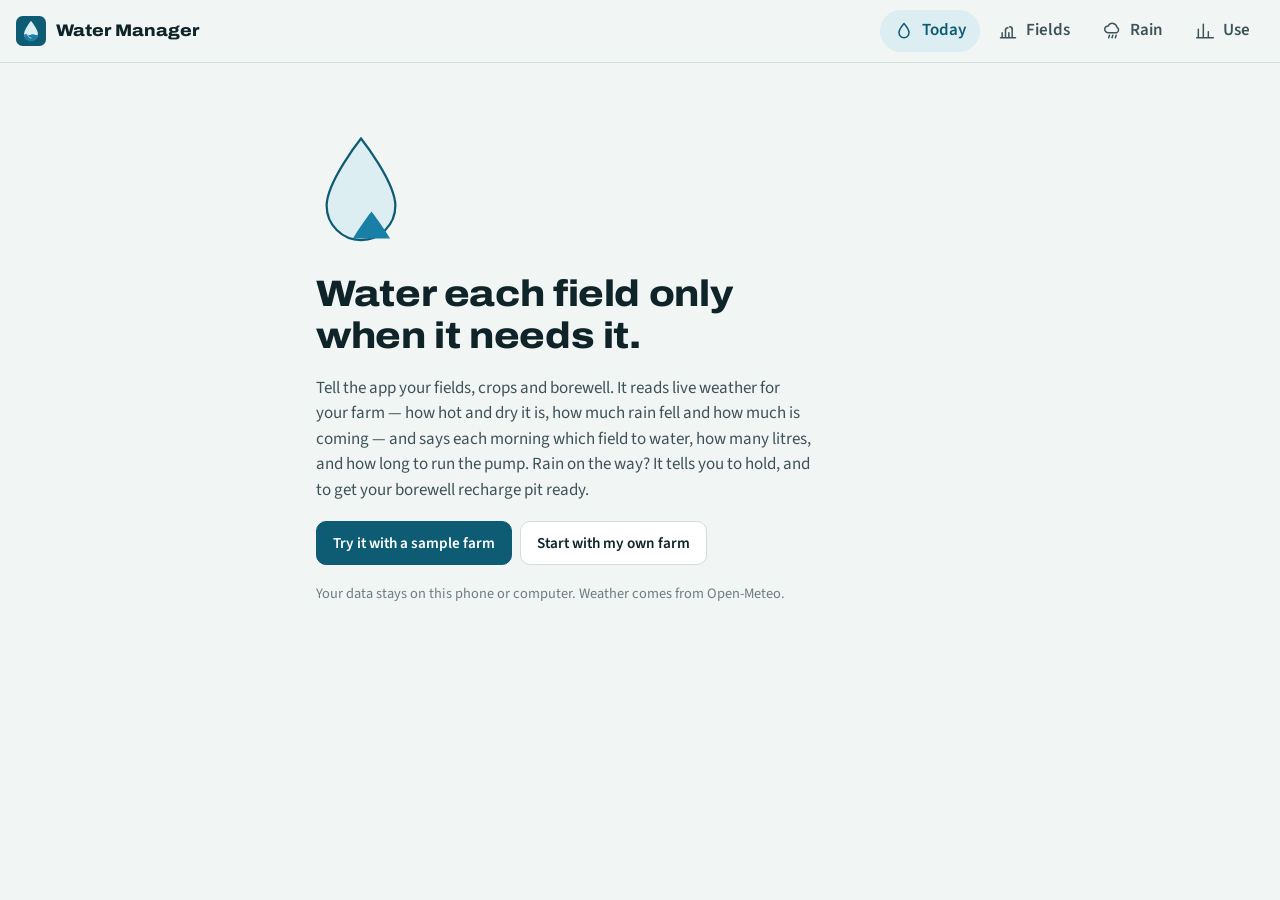
==== index.html @ 4b6114e0 "Water Manager: farm irrigation planner from live weather, pump timer, borewell recharge and rainwate" ====
<!doctype html>
<html lang="en">
<head>
<meta charset="utf-8">
<meta name="viewport" content="width=device-width, initial-scale=1, viewport-fit=cover">
<title>Water Manager</title>
<meta name="description" content="Farm irrigation planner: which field to water, how many litres and how long to run the pump, from live weather — plus borewell recharge and rainwater harvesting.">
<meta name="theme-color" content="#0D5C73" media="(prefers-color-scheme: light)">
<meta name="theme-color" content="#0B1A1F" media="(prefers-color-scheme: dark)">
<link rel="manifest" href="manifest.webmanifest">
<link rel="icon" href="icons/icon.svg" type="image/svg+xml">
<link rel="apple-touch-icon" href="icons/icon-192.png">
<meta name="apple-mobile-web-app-capable" content="yes">
<meta name="apple-mobile-web-app-title" content="Water">
<link rel="preconnect" href="https://fonts.googleapis.com">
<link rel="preconnect" href="https://fonts.gstatic.com" crossorigin>
<link rel="stylesheet" href="https://fonts.googleapis.com/css2?family=Archivo:wdth,wght@112,600;112,800&family=Source+Sans+3:wght@400;600&family=IBM+Plex+Mono:wght@500&display=swap">
<link rel="stylesheet" href="styles.css">
</head>
<body>
<header class="top">
  <a class="brand" href="#today" aria-label="Water Manager home">
    <img src="icons/icon.svg" alt="" width="30" height="30">
    <span>Water Manager</span>
  </a>
  <nav class="tabs" aria-label="Main">
    <a href="#today" data-tab="today"><svg viewBox="0 0 24 24" aria-hidden="true"><path d="M12 3s-6 7-6 11a6 6 0 0 0 12 0c0-4-6-11-6-11z"/></svg><span>Today</span></a>
    <a href="#fields" data-tab="fields"><svg viewBox="0 0 24 24" aria-hidden="true"><path d="M3 20h18M5 20v-6M9 20v-9M13 20v-6M17 20v-10"/><path d="M9 11c0-2 1.5-3 3-3M17 10c0-2-1.5-3-3-3"/></svg><span>Fields</span></a>
    <a href="#rain" data-tab="rain"><svg viewBox="0 0 24 24" aria-hidden="true"><path d="M7 14a4 4 0 0 1 .5-8 5.5 5.5 0 0 1 10.4 1.5A3.5 3.5 0 0 1 17.5 14z"/><path d="M9 17l-1 3M13 17l-1 3M17 17l-1 3"/></svg><span>Rain</span></a>
    <a href="#water" data-tab="water"><svg viewBox="0 0 24 24" aria-hidden="true"><path d="M4 20V10M10 20V4M16 20v-7M22 20H2"/></svg><span>Use</span></a>
  </nav>
</header>
<main id="view" tabindex="-1"></main>
<dialog id="dlg"></dialog>
<script type="module" src="app.js"></script>
</body>
</html>
---- styles.css ----
:root {
  --bg: #F1F5F4; --surface: #FFFFFF; --sunk: #E6EDEC; --line: #D3DEDC;
  --ink: #0F2429; --ink-2: #3D5359; --muted: #6A7F84;
  --primary: #0D5C73; --primary-ink: #FFFFFF; --primary-soft: #DCEEF2;
  --clay: #B8541F; --water: #1A7FA6; --sun: #E0A21B; --cloud: #FFFFFF;
  --good: #23784A; --good-soft: #E1F2E8; --warn: #A86A0C; --warn-soft: #FBEFD6;
  --crit: #B3322A; --crit-soft: #FBE3E0; --info: #2563A8; --info-soft: #E1ECF8;
  --soil: #D9C6A8; --soil-dark: #BFA27A; --sand: #EBDDB5; --gravel: #B9B1A3; --boulder: #6E675E; --casing: #5B6C72;
  --radius: 14px; --shadow: 0 1px 2px rgb(15 36 41 / .06), 0 4px 16px rgb(15 36 41 / .05);
  --font: "Source Sans 3", system-ui, sans-serif; --display: "Archivo", system-ui, sans-serif; --mono: "IBM Plex Mono", ui-monospace, monospace;
  color-scheme: light;
}
@media (prefers-color-scheme: dark) {
  :root:not([data-theme="light"]) {
    --bg: #0B1A1F; --surface: #12262C; --sunk: #0F2126; --line: #24404A;
    --ink: #E5F0F1; --ink-2: #B4C7CB; --muted: #8299A0;
    --primary: #4FB6D4; --primary-ink: #06222B; --primary-soft: #133844;
    --clay: #E8834F; --water: #5BC0E6; --cloud: #2A434B;
    --good: #5CC98C; --good-soft: #143224; --warn: #E9B04F; --warn-soft: #3A2C10; --crit: #F07A70; --crit-soft: #3D1916; --info: #7DB0EC; --info-soft: #152B45;
    --soil: #4A3E2E; --soil-dark: #5E4D36; --sand: #6D6146; --gravel: #5A554D; --boulder: #8C847A; --casing: #93A6AC;
    --shadow: none; color-scheme: dark;
  }
}
:root[data-theme="dark"] {
  --bg: #0B1A1F; --surface: #12262C; --sunk: #0F2126; --line: #24404A;
  --ink: #E5F0F1; --ink-2: #B4C7CB; --muted: #8299A0;
  --primary: #4FB6D4; --primary-ink: #06222B; --primary-soft: #133844;
  --clay: #E8834F; --water: #5BC0E6; --cloud: #2A434B;
  --good: #5CC98C; --good-soft: #143224; --warn: #E9B04F; --warn-soft: #3A2C10; --crit: #F07A70; --crit-soft: #3D1916; --info: #7DB0EC; --info-soft: #152B45;
  --shadow: none; color-scheme: dark;
}

* { box-sizing: border-box; }
html { -webkit-text-size-adjust: 100%; }
body { margin: 0; background: var(--bg); color: var(--ink); font: 17px/1.5 var(--font); padding-bottom: calc(76px + env(safe-area-inset-bottom)); }
h1, h2, h3 { font-family: var(--display); font-stretch: 112%; line-height: 1.15; margin: 0; letter-spacing: -0.01em; }
h1 { font-size: clamp(1.6rem, 4.5vw, 2.3rem); font-weight: 800; text-wrap: balance; }
h2 { font-size: 1.2rem; font-weight: 600; }
h3 { font-size: 1.02rem; font-weight: 600; }
p { margin: 0; }
a { color: var(--primary); }
small { color: var(--muted); font-size: .82rem; }
.mono, .amount b, .facts b, .meta { font-family: var(--mono); font-weight: 500; }

/* header + tabs */
.top { position: sticky; top: 0; z-index: 5; display: flex; align-items: center; gap: 24px; padding: 10px 16px; background: color-mix(in srgb, var(--bg) 88%, transparent); backdrop-filter: blur(10px); border-bottom: 1px solid var(--line); }
.brand { display: flex; gap: 10px; align-items: center; color: var(--ink); text-decoration: none; font: 800 1.05rem var(--display); font-stretch: 112%; }
.tabs { display: flex; gap: 4px; margin-left: auto; }
.tabs a { display: flex; gap: 8px; align-items: center; padding: 8px 14px; border-radius: 999px; color: var(--ink-2); text-decoration: none; font-weight: 600; }
.tabs a[aria-current] { background: var(--primary-soft); color: var(--primary); }
.tabs svg { width: 20px; height: 20px; fill: none; stroke: currentColor; stroke-width: 1.8; stroke-linecap: round; stroke-linejoin: round; }
@media (max-width: 720px) {
  .top { backdrop-filter: none; background: var(--bg); }
  .tabs { position: fixed; inset: auto 0 0 0; margin: 0; justify-content: space-around; padding: 6px 8px calc(6px + env(safe-area-inset-bottom)); background: var(--surface); border-top: 1px solid var(--line); }
  .tabs a { flex-direction: column; gap: 2px; padding: 6px 12px; font-size: .75rem; border-radius: 12px; }
}
@media (min-width: 721px) { body { padding-bottom: 40px; } }

.page { max-width: 980px; margin: 0 auto; padding: 24px 16px 40px; display: grid; gap: 18px; }
.page-head { display: grid; gap: 8px; }
.page-head.split { grid-template-columns: 1fr auto; align-items: start; gap: 16px; }
@media (max-width: 600px) { .page-head.split { grid-template-columns: 1fr; } }
.lede { color: var(--ink-2); max-width: 62ch; }
.eyebrow { color: var(--muted); font-size: .82rem; font-weight: 600; letter-spacing: .02em; }
.sec { margin-top: 14px; display: flex; gap: 10px; align-items: baseline; flex-wrap: wrap; }
.sec small { font: 400 .85rem var(--font); }
.fine { color: var(--muted); font-size: .9rem; }
.detail { color: var(--ink-2); font-size: .95rem; }
.back { text-decoration: none; font-weight: 600; }
.row { display: flex; gap: 8px; flex-wrap: wrap; align-items: center; }
.row.end { justify-content: flex-end; margin-top: 8px; }

/* buttons */
.btn { font: 600 .95rem var(--font); border: 1px solid var(--line); background: var(--surface); color: var(--ink); padding: 10px 16px; border-radius: 10px; cursor: pointer; display: inline-flex; align-items: center; gap: 6px; min-height: 44px; }
.btn:hover { border-color: var(--primary); }
.btn.primary { background: var(--primary); color: var(--primary-ink); border-color: var(--primary); }
.btn.primary:hover { filter: brightness(1.08); }
.btn.stop { background: var(--clay); border-color: var(--clay); color: #fff; }
.btn.ghost { background: transparent; }
.btn.sm { padding: 6px 12px; min-height: 38px; font-size: .88rem; }
.btn:disabled { opacity: .45; cursor: not-allowed; }
.btn.danger, .link.danger { color: var(--crit); }
.link { background: none; border: 0; color: var(--primary); font: inherit; font-weight: 600; cursor: pointer; padding: 0; text-decoration: underline; text-underline-offset: 3px; }
.icon-btn { background: none; border: 0; color: var(--muted); cursor: pointer; font-size: 1rem; padding: 8px; border-radius: 8px; }
.icon-btn:hover { background: var(--sunk); color: var(--crit); }
:focus-visible { outline: 3px solid var(--water); outline-offset: 2px; }

.place { display: flex; align-items: center; gap: 8px; border: 1px solid var(--line); background: var(--surface); border-radius: 999px; padding: 8px 14px; font: 600 .92rem var(--font); color: var(--ink); cursor: pointer; justify-self: start; }
.place svg { width: 18px; height: 18px; fill: none; stroke: var(--primary); stroke-width: 2; }
.place small { font-weight: 400; }

/* status pill (icon + label, never color alone) */
.pill { display: inline-flex; align-items: center; gap: 6px; padding: 3px 10px 3px 4px; border-radius: 999px; font-weight: 600; font-size: .88rem; width: fit-content; }
.pill b { display: grid; place-items: center; width: 20px; height: 20px; border-radius: 50%; color: #fff; font-size: .75rem; }
.pill.good { background: var(--good-soft); color: var(--good); } .pill.good b { background: var(--good); }
.pill.warn { background: var(--warn-soft); color: var(--warn); } .pill.warn b { background: var(--warn); }
.pill.crit { background: var(--crit-soft); color: var(--crit); } .pill.crit b { background: var(--crit); }
.pill.info { background: var(--info-soft); color: var(--info); } .pill.info b { background: var(--info); }
.pill.muted { background: var(--sunk); color: var(--muted); } .pill.muted b { background: var(--muted); }
:root[data-theme="dark"] .pill b { color: var(--bg); }
@media (prefers-color-scheme: dark) { :root:not([data-theme="light"]) .pill b { color: var(--bg); } }

/* weather strip */
.strip { list-style: none; margin: 0; padding: 0; display: grid; grid-template-columns: repeat(7, minmax(78px, 1fr)); gap: 8px; overflow-x: auto; scrollbar-width: none; }
.strip li { background: var(--surface); border: 1px solid var(--line); border-radius: 12px; padding: 10px 6px; display: grid; justify-items: center; gap: 2px; font-size: .85rem; }
.strip li.is-today { border-color: var(--primary); box-shadow: inset 0 0 0 1px var(--primary); }
.strip .d { font-weight: 600; } .strip .t { font-family: var(--mono); }
.strip .r { color: var(--water); font-weight: 600; } .strip .r.big { background: var(--info-soft); color: var(--info); border-radius: 6px; padding: 0 6px; }
.strip .e { color: var(--muted); font-size: .75rem; }

/* field cards */
.cards { display: grid; grid-template-columns: repeat(auto-fill, minmax(min(100%, 420px), 1fr)); gap: 14px; }
.card { position: relative; display: grid; grid-template-columns: 56px 1fr; gap: 16px; background: var(--surface); border: 1px solid var(--line); border-radius: var(--radius); padding: 16px; box-shadow: var(--shadow); }
.card.crit { border-left: 4px solid var(--crit); } .card.warn { border-left: 4px solid var(--warn); }
.card.info { border-left: 4px solid var(--info); } .card.good { border-left: 4px solid var(--good); }
.card-link { position: absolute; inset: 0; border-radius: inherit; }
.card .btn, .card .link { position: relative; z-index: 1; }
.card-body { display: grid; gap: 6px; align-content: start; }
.amount { font-size: .95rem; color: var(--ink-2); }
.amount b { color: var(--ink); }

.gauge { position: relative; width: 56px; height: 120px; border: 2px solid var(--line); border-radius: 10px 10px 14px 14px; overflow: hidden; background: var(--sunk); }
.gauge.empty { opacity: .4; }
.gauge .fill { position: absolute; inset: auto 0 0 0; background: linear-gradient(to top, var(--primary), var(--water)); transition: height .6s cubic-bezier(.2,.8,.2,1); }
.gauge .fill::before { content: ""; position: absolute; top: -5px; left: -50%; width: 200%; height: 10px; background: radial-gradient(circle at 25% 100%, transparent 5px, var(--water) 6px) 0 0 / 20px 10px repeat-x; opacity: .7; animation: wave 3s linear infinite; }
@keyframes wave { to { transform: translateX(20px); } }
.gauge .line { position: absolute; left: 0; right: 0; border-top: 2px dashed var(--clay); }
.gauge span { position: absolute; inset: 6px 0 auto; text-align: center; font: 500 .8rem var(--mono); color: var(--ink); text-shadow: 0 0 4px var(--surface); }
@media (prefers-reduced-motion: reduce) { .gauge .fill::before { animation: none; } .ripple { animation: none !important; } }

/* running pump */
.running { position: relative; overflow: hidden; display: grid; grid-template-columns: 1fr auto; align-items: center; gap: 12px; padding: 16px 18px; border-radius: var(--radius); background: var(--primary); color: var(--primary-ink); }
.running .eyebrow { color: inherit; opacity: .8; }
.running .bar { height: 6px; background: rgb(255 255 255 / .25); border-radius: 3px; margin-top: 8px; overflow: hidden; }
.running .bar span { display: block; height: 100%; background: currentColor; border-radius: 3px; transition: width 1s linear; }
.running > div:not(.ripple) { position: relative; }
.running .btn { position: relative; }
.ripple { position: absolute; right: -60px; top: -60px; width: 200px; height: 200px; border-radius: 50%; border: 2px solid rgb(255 255 255 / .3); animation: ripple 2.4s ease-out infinite; }
@keyframes ripple { from { transform: scale(.4); opacity: 1; } to { transform: scale(1.4); opacity: 0; } }

.rain-alert { display: flex; gap: 14px; align-items: center; padding: 14px 16px; background: var(--info-soft); color: var(--ink); border: 1px solid color-mix(in srgb, var(--info) 30%, transparent); border-radius: var(--radius); text-decoration: none; }
.rain-alert svg { width: 34px; height: 34px; flex: none; fill: none; stroke: var(--info); stroke-width: 1.8; stroke-linecap: round; }
.rain-alert div { display: grid; gap: 2px; } .rain-alert span { color: var(--ink-2); font-size: .92rem; }

/* facts */
.facts { display: grid; grid-template-columns: repeat(auto-fit, minmax(160px, 1fr)); gap: 10px; }
.facts > div { background: var(--surface); border: 1px solid var(--line); border-radius: 12px; padding: 12px 14px; display: grid; gap: 2px; }
.facts span { color: var(--muted); font-size: .82rem; } .facts b { font-size: 1.25rem; }

/* lists */
.list { list-style: none; margin: 0; padding: 0; background: var(--surface); border: 1px solid var(--line); border-radius: var(--radius); }
.list li { display: flex; align-items: center; gap: 8px; border-top: 1px solid var(--line); }
.list li:first-child { border-top: 0; }
.list li > a, .list li > .rowbtn { flex: 1; display: flex; justify-content: space-between; align-items: center; gap: 12px; padding: 14px 16px; color: inherit; text-decoration: none; background: none; border: 0; font: inherit; text-align: left; cursor: pointer; }
.list li > a:hover, .list .rowbtn:hover { background: var(--sunk); }
.list.compact li { padding: 10px 8px 10px 16px; } .list.compact li > div { flex: 1; }
.list p { color: var(--ink-2); font-size: .9rem; }
.meta { color: var(--muted); font-size: .85rem; white-space: nowrap; }
.empty { padding: 28px; text-align: center; border: 2px dashed var(--line); border-radius: var(--radius); display: grid; gap: 12px; justify-items: center; color: var(--ink-2); }
.notice { background: var(--warn-soft); padding: 10px 14px; border-radius: 10px; }

/* chart */
.chart { position: relative; margin: 0; background: var(--surface); border: 1px solid var(--line); border-radius: var(--radius); padding: 14px 10px 10px; }
.chart svg { display: block; width: 100%; height: auto; overflow: visible; touch-action: pan-y; }
.chart .grid { stroke: var(--line); stroke-width: 1; }
.chart .ax { fill: var(--muted); font: 11px var(--font); }
.chart .zone { fill: var(--warn-soft); }
.chart .zone-label { fill: var(--warn); font-weight: 600; }
.chart .thr { fill: none; stroke: var(--clay); stroke-width: 1.5; stroke-dasharray: 5 4; }
.chart .now { stroke: var(--ink-2); stroke-dasharray: 2 3; }
.chart .ln { fill: none; stroke: var(--primary); stroke-width: 2.5; stroke-linejoin: round; stroke-linecap: round; }
.chart .ln.fut { stroke-dasharray: 6 5; opacity: .7; }
.chart .dot { fill: var(--primary); stroke: var(--surface); stroke-width: 2; }
.chart .cross { stroke: var(--muted); stroke-width: 1; }
.chart .bars { margin-top: 4px; }
.b-rain { fill: var(--water); } .b-water { fill: var(--clay); }
.legend { display: flex; flex-wrap: wrap; gap: 14px; font-size: .82rem; color: var(--ink-2); padding: 8px 6px 0; }
.legend span { display: flex; align-items: center; gap: 6px; }
.legend i { display: inline-block; width: 16px; height: 10px; border-radius: 2px; }
.k-ln { background: var(--primary); height: 3px !important; } .k-thr { border-top: 2px dashed var(--clay); height: 0 !important; }
.k-rain { background: var(--water); } .k-water { background: var(--clay); }
.tip { position: absolute; pointer-events: none; background: var(--ink); color: var(--bg); border-radius: 8px; padding: 8px 10px; font-size: .82rem; display: grid; gap: 1px; min-width: 130px; transform: translateY(-50%); }

/* use */
.daybars { margin: 0; display: grid; grid-template-columns: repeat(30, 1fr); gap: 3px; height: 140px; align-items: end; background: var(--surface); border: 1px solid var(--line); border-radius: var(--radius); padding: 14px 14px 30px; position: relative; }
.db { height: 100%; display: flex; align-items: end; }
.db span { display: block; width: 100%; background: var(--primary); border-radius: 3px 3px 0 0; min-height: 0; }
.db:hover span { background: var(--water); }
.daybars figcaption { position: absolute; inset: auto 14px 6px; display: flex; justify-content: space-between; font-size: .75rem; color: var(--muted); }
.tank { display: grid; gap: 6px; }
.tank-bar { height: 14px; background: var(--sunk); border-radius: 7px; overflow: hidden; border: 1px solid var(--line); }
.tank-bar span { display: block; height: 100%; background: linear-gradient(90deg, var(--primary), var(--water)); }

/* rain */
.callout { background: var(--surface); border: 1px solid var(--line); border-radius: var(--radius); padding: 18px; display: grid; gap: 10px; }
.callout.rain { background: var(--info-soft); border-color: color-mix(in srgb, var(--info) 35%, transparent); }
.callout h3 { margin-top: 6px; }
.rain-days { margin: 0; padding-left: 18px; display: grid; gap: 4px; }
.rain-days span { color: var(--ink-2); font-size: .9rem; display: block; }
.steps { margin: 0; padding-left: 22px; display: grid; gap: 6px; color: var(--ink-2); }
.steps li::marker { color: var(--primary); font-weight: 700; }
.group { color: var(--primary); margin-top: 6px; font-size: .95rem; text-transform: uppercase; letter-spacing: .05em; }
.methods { display: grid; gap: 8px; }
.method { background: var(--surface); border: 1px solid var(--line); border-radius: 12px; padding: 0 16px; }
.method[open] { padding-bottom: 16px; }
.method summary { cursor: pointer; padding: 14px 0; display: grid; gap: 2px; list-style: none; }
.method summary::-webkit-details-marker { display: none; }
.method summary span { font-weight: 600; display: flex; justify-content: space-between; }
.method summary span::after { content: "+"; color: var(--primary); font: 600 1.2rem var(--mono); }
.method[open] summary span::after { content: "–"; }
.method > * + * { margin-top: 10px; }
.care { font-size: .92rem; }
.uses { display: grid; grid-template-columns: repeat(auto-fill, minmax(220px, 1fr)); gap: 10px; }
.uses > div { background: var(--surface); border: 1px solid var(--line); border-radius: 12px; padding: 14px; display: grid; gap: 4px; }
.uses p { color: var(--ink-2); font-size: .92rem; }
.big-number { font-size: 1.05rem; } .big-number b { font: 500 1.4rem var(--mono); color: var(--primary); }
.inline { display: flex; align-items: center; gap: 8px; color: var(--ink-2); }
.inline input { width: 90px; }
.pit { margin: 0; } .pit svg { width: 100%; max-width: 520px; height: auto; display: block; }
.svg-label { font: 600 11px var(--font); fill: var(--ink); } .svg-label.on-dark { fill: #fff; }

/* welcome */
.welcome { min-height: 70vh; align-content: center; justify-items: start; max-width: 680px; }
.hero-drop svg { width: 90px; height: 112px; }
.hero-drop path:first-child { fill: var(--primary-soft); stroke: var(--primary); stroke-width: 3; }
.hero-drop .wave { fill: var(--water); clip-path: path("M60 6C60 6 14 64 14 96a46 46 0 0 0 92 0C106 64 60 6 60 6z"); animation: wave 3s ease-in-out infinite alternate; }

/* dialog + forms */
dialog { border: 0; border-radius: 18px; padding: 0; width: min(560px, calc(100vw - 24px)); background: var(--surface); color: var(--ink); box-shadow: 0 20px 60px rgb(0 0 0 / .25); }
dialog::backdrop { background: rgb(10 25 30 / .45); }
.dlg-form { padding: 20px; display: grid; gap: 12px; }
label { display: grid; gap: 4px; font-weight: 600; font-size: .9rem; }
label small { font-weight: 400; }
input, select { font: 400 1rem var(--font); padding: 10px 12px; border: 1px solid var(--line); border-radius: 10px; background: var(--bg); color: var(--ink); min-height: 44px; width: 100%; }
.two { display: grid; grid-template-columns: 1fr 1fr; gap: 12px; }
@media (max-width: 480px) { .two { grid-template-columns: 1fr; } }
.choices { border: 0; padding: 0; margin: 0; display: grid; gap: 8px; }
.choices label { grid-template-columns: auto 1fr; column-gap: 10px; align-items: center; padding: 12px; border: 1px solid var(--line); border-radius: 10px; cursor: pointer; }
.choices input { width: auto; min-height: 0; grid-row: span 2; }
.choices span { font-weight: 400; color: var(--ink-2); grid-column: 2; }
.choices label:has(input:checked) { border-color: var(--primary); background: var(--primary-soft); }
.results { list-style: none; margin: 0; padding: 0; display: grid; gap: 4px; max-height: 260px; overflow: auto; }
.results button { width: 100%; text-align: left; background: var(--bg); border: 1px solid var(--line); border-radius: 10px; padding: 10px 12px; font: inherit; color: inherit; cursor: pointer; }
.results button:hover { border-color: var(--primary); }

.toast { position: fixed; left: 50%; bottom: calc(90px + env(safe-area-inset-bottom)); transform: translate(-50%, 20px); opacity: 0; pointer-events: none; background: var(--ink); color: var(--bg); padding: 10px 16px; border-radius: 12px; display: flex; gap: 14px; align-items: center; transition: .25s; z-index: 20; max-width: calc(100vw - 32px); }
.toast.show { opacity: 1; transform: translate(-50%, 0); pointer-events: auto; }
.toast .link { color: var(--bg); }
@media (min-width: 721px) { .toast { bottom: 24px; } }
.tip[hidden] { display: none; }
.facts b.word { font-family: var(--display); font-weight: 600; font-stretch: 112%; }
.chart .hover[hidden] { display: none; }
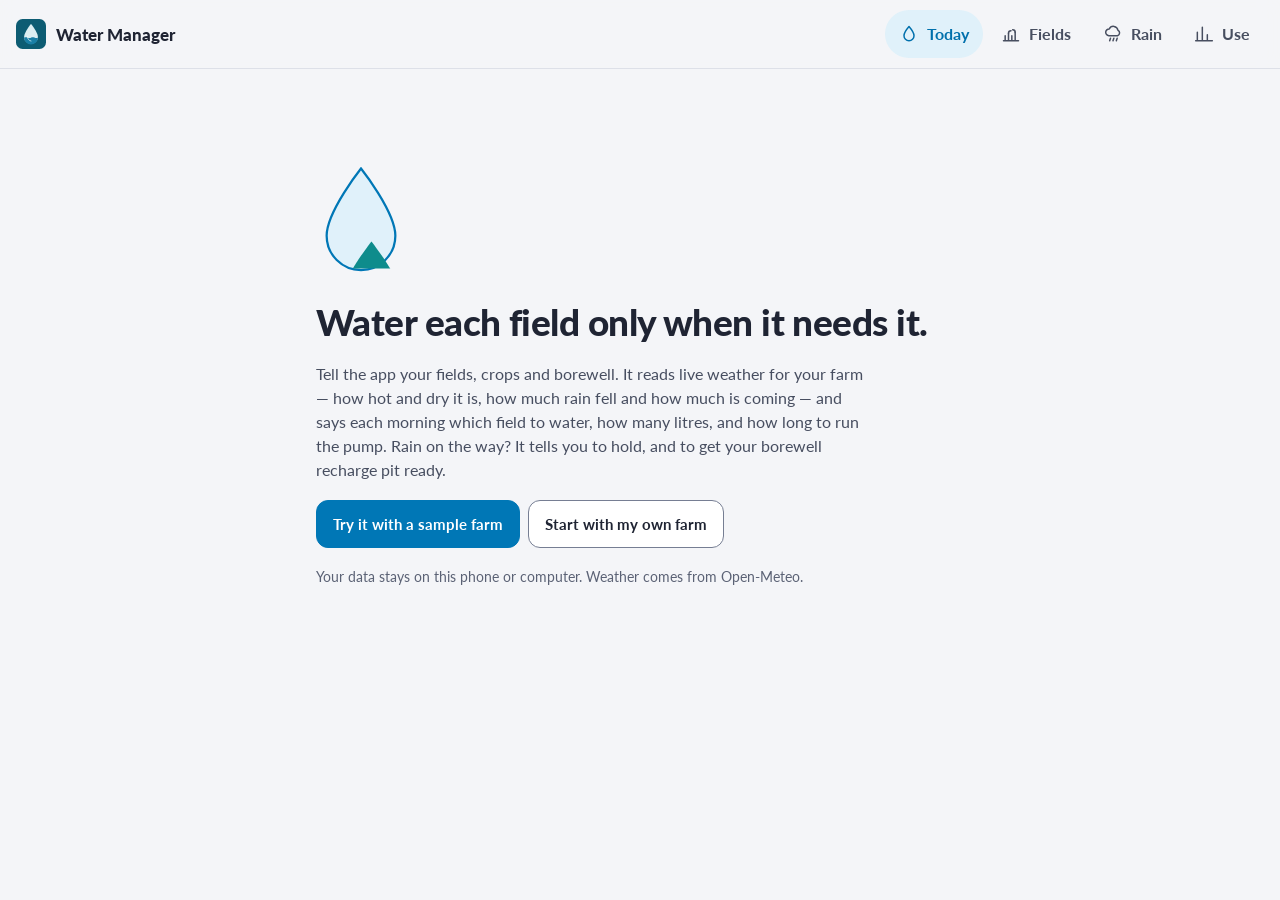
==== commit 1e2ff9fa: "Apply Kolam design system Link kolam/tokens.css before the app styles and alias the app's colour, ra" ====
--- a/index.html
+++ b/index.html
@@ -5,8 +5,8 @@
 <meta name="viewport" content="width=device-width, initial-scale=1, viewport-fit=cover">
 <title>Water Manager</title>
 <meta name="description" content="Farm irrigation planner: which field to water, how many litres and how long to run the pump, from live weather — plus borewell recharge and rainwater harvesting.">
-<meta name="theme-color" content="#0D5C73" media="(prefers-color-scheme: light)">
-<meta name="theme-color" content="#0B1A1F" media="(prefers-color-scheme: dark)">
+<meta name="theme-color" content="#0077B6" media="(prefers-color-scheme: light)">
+<meta name="theme-color" content="#10131B" media="(prefers-color-scheme: dark)">
 <link rel="manifest" href="manifest.webmanifest">
 <link rel="icon" href="icons/icon.svg" type="image/svg+xml">
 <link rel="apple-touch-icon" href="icons/icon-192.png">
@@ -14,7 +14,8 @@
 <meta name="apple-mobile-web-app-title" content="Water">
 <link rel="preconnect" href="https://fonts.googleapis.com">
 <link rel="preconnect" href="https://fonts.gstatic.com" crossorigin>
-<link rel="stylesheet" href="https://fonts.googleapis.com/css2?family=Archivo:wdth,wght@112,600;112,800&family=Source+Sans+3:wght@400;600&family=IBM+Plex+Mono:wght@500&display=swap">
+<link rel="stylesheet" href="https://fonts.googleapis.com/css2?family=Lato:ital,wght@0,400;0,700;0,900;1,400&family=JetBrains+Mono:wght@400;500&display=swap">
+<link rel="stylesheet" href="kolam/tokens.css">
 <link rel="stylesheet" href="styles.css">
 </head>
 <body>
--- a/kolam/tokens.css
+++ b/kolam/tokens.css
@@ -0,0 +1,271 @@
+/* Kolam tokens — light, dark, high-contrast. Generated from tokens.json */
+:root, [data-theme="light"] {
+  color-scheme: light;
+  --bg: #f4f5f8;
+  --surface: #ffffff;
+  --surface-sunken: #eaecf1;
+  --surface-raised: #ffffff;
+  --line: #dde0e8;
+  --line-strong: #767e93;
+  --ink: #1f2433;
+  --ink-2: #474e60;
+  --ink-muted: #5b6275;
+  --sidebar: #1f2433;
+  --on-sidebar: #f4f5f8;
+  --primary: #0077b6;
+  --primary-hover: #006aa2;
+  --on-primary: #ffffff;
+  --primary-soft: #e0f1fa;
+  --primary-text: #0070ac;
+  --secondary: #0e8c8c;
+  --secondary-strong: #0d8080;
+  --secondary-hover: #0b6b6b;
+  --on-secondary: #ffffff;
+  --secondary-soft: #e3f4f4;
+  --secondary-text: #0c7777;
+  --accent: #d63384;
+  --accent-hover: #bf2672;
+  --on-accent: #ffffff;
+  --accent-soft: #fbe7f1;
+  --accent-text: #c52876;
+  --success: #0b7a55;
+  --success-soft: #dcf2e8;
+  --warning: #8c5300;
+  --warning-soft: #fcefd3;
+  --danger: #b5360b;
+  --danger-soft: #fbe5dc;
+  --on-danger: #ffffff;
+  --info: #0c7777;
+  --info-soft: #e3f4f4;
+  --focus: #1d4ed8;
+  --scrim: #1f243399;
+  --shadow-1: 0 1px 2px #1f24330f, 0 1px 1px #1f24330a;
+  --shadow-2: 0 4px 12px #1f243314, 0 2px 4px #1f24330d;
+  --shadow-3: 0 16px 40px #1f243326, 0 4px 12px #1f243314;
+}
+@media (prefers-color-scheme: dark) {
+  :root:not([data-theme="light"]):not([data-theme="contrast"]) {
+    color-scheme: dark;
+    --bg: #10131b;
+    --surface: #171b26;
+    --surface-sunken: #0b0d13;
+    --surface-raised: #1f2433;
+    --line: #2a3040;
+    --line-strong: #6f7891;
+    --ink: #eceef4;
+    --ink-2: #b4bacb;
+    --ink-muted: #9097aa;
+    --sidebar: #0b0d13;
+    --on-sidebar: #eceef4;
+    --primary: #4fb3e8;
+    --primary-hover: #7cc7f0;
+    --on-primary: #04223a;
+    --primary-soft: #0b2b40;
+    --primary-text: #7cc7f0;
+    --secondary: #3cc4c4;
+    --secondary-strong: #3cc4c4;
+    --secondary-hover: #6fd8d8;
+    --on-secondary: #032a2a;
+    --secondary-soft: #0b3232;
+    --secondary-text: #6fd8d8;
+    --accent: #f06aaa;
+    --accent-hover: #f594c2;
+    --on-accent: #2a0716;
+    --accent-soft: #3d1029;
+    --accent-text: #f59ac5;
+    --success: #4cc79a;
+    --success-soft: #0e3326;
+    --warning: #f2b44a;
+    --warning-soft: #3a2a0c;
+    --danger: #ff8a63;
+    --danger-soft: #42190d;
+    --on-danger: #2a0a00;
+    --info: #6fd8d8;
+    --info-soft: #0b3232;
+    --focus: #9cbcff;
+    --scrim: #000000b3;
+    --shadow-1: 0 1px 2px #00000066;
+    --shadow-2: 0 6px 16px #00000080;
+    --shadow-3: 0 20px 48px #000000a6;
+  }
+}
+[data-theme="dark"] {
+  color-scheme: dark;
+  --bg: #10131b;
+  --surface: #171b26;
+  --surface-sunken: #0b0d13;
+  --surface-raised: #1f2433;
+  --line: #2a3040;
+  --line-strong: #6f7891;
+  --ink: #eceef4;
+  --ink-2: #b4bacb;
+  --ink-muted: #9097aa;
+  --sidebar: #0b0d13;
+  --on-sidebar: #eceef4;
+  --primary: #4fb3e8;
+  --primary-hover: #7cc7f0;
+  --on-primary: #04223a;
+  --primary-soft: #0b2b40;
+  --primary-text: #7cc7f0;
+  --secondary: #3cc4c4;
+  --secondary-strong: #3cc4c4;
+  --secondary-hover: #6fd8d8;
+  --on-secondary: #032a2a;
+  --secondary-soft: #0b3232;
+  --secondary-text: #6fd8d8;
+  --accent: #f06aaa;
+  --accent-hover: #f594c2;
+  --on-accent: #2a0716;
+  --accent-soft: #3d1029;
+  --accent-text: #f59ac5;
+  --success: #4cc79a;
+  --success-soft: #0e3326;
+  --warning: #f2b44a;
+  --warning-soft: #3a2a0c;
+  --danger: #ff8a63;
+  --danger-soft: #42190d;
+  --on-danger: #2a0a00;
+  --info: #6fd8d8;
+  --info-soft: #0b3232;
+  --focus: #9cbcff;
+  --scrim: #000000b3;
+  --shadow-1: 0 1px 2px #00000066;
+  --shadow-2: 0 6px 16px #00000080;
+  --shadow-3: 0 20px 48px #000000a6;
+}
+@media (prefers-contrast: more) {
+  :root:not([data-theme]) {
+    --bg: #ffffff;
+    --surface: #ffffff;
+    --surface-sunken: #f0f1f4;
+    --surface-raised: #ffffff;
+    --line: #595959;
+    --line-strong: #000000;
+    --ink: #000000;
+    --ink-2: #1a1a1a;
+    --ink-muted: #333333;
+    --sidebar: #000000;
+    --on-sidebar: #ffffff;
+    --primary: #005480;
+    --primary-hover: #003f60;
+    --on-primary: #ffffff;
+    --primary-soft: #e0f1fa;
+    --primary-text: #005480;
+    --secondary: #095959;
+    --secondary-strong: #095959;
+    --secondary-hover: #064545;
+    --on-secondary: #ffffff;
+    --secondary-soft: #e3f4f4;
+    --secondary-text: #095959;
+    --accent: #921d58;
+    --accent-hover: #73164a;
+    --on-accent: #ffffff;
+    --accent-soft: #fbe7f1;
+    --accent-text: #921d58;
+    --success: #00533a;
+    --success-soft: #dcf2e8;
+    --warning: #5c3b00;
+    --warning-soft: #fcefd3;
+    --danger: #8a2400;
+    --danger-soft: #fbe5dc;
+    --on-danger: #ffffff;
+    --info: #095959;
+    --info-soft: #e3f4f4;
+    --focus: #0033cc;
+    --scrim: #000000b3;
+    --shadow-1: none;
+    --shadow-2: 0 0 0 2px #000000;
+    --shadow-3: 0 0 0 3px #000000;
+  }
+}
+[data-theme="contrast"] {
+  color-scheme: light;
+  --bg: #ffffff;
+  --surface: #ffffff;
+  --surface-sunken: #f0f1f4;
+  --surface-raised: #ffffff;
+  --line: #595959;
+  --line-strong: #000000;
+  --ink: #000000;
+  --ink-2: #1a1a1a;
+  --ink-muted: #333333;
+  --sidebar: #000000;
+  --on-sidebar: #ffffff;
+  --primary: #005480;
+  --primary-hover: #003f60;
+  --on-primary: #ffffff;
+  --primary-soft: #e0f1fa;
+  --primary-text: #005480;
+  --secondary: #095959;
+  --secondary-strong: #095959;
+  --secondary-hover: #064545;
+  --on-secondary: #ffffff;
+  --secondary-soft: #e3f4f4;
+  --secondary-text: #095959;
+  --accent: #921d58;
+  --accent-hover: #73164a;
+  --on-accent: #ffffff;
+  --accent-soft: #fbe7f1;
+  --accent-text: #921d58;
+  --success: #00533a;
+  --success-soft: #dcf2e8;
+  --warning: #5c3b00;
+  --warning-soft: #fcefd3;
+  --danger: #8a2400;
+  --danger-soft: #fbe5dc;
+  --on-danger: #ffffff;
+  --info: #095959;
+  --info-soft: #e3f4f4;
+  --focus: #0033cc;
+  --scrim: #000000b3;
+  --shadow-1: none;
+  --shadow-2: 0 0 0 2px #000000;
+  --shadow-3: 0 0 0 3px #000000;
+}
+:root {
+  --space-0: 0px;
+  --space-1: 4px;
+  --space-2: 8px;
+  --space-4: 16px;
+  --space-6: 24px;
+  --space-8: 32px;
+  --space-10: 40px;
+  --space-12: 48px;
+  --space-16: 64px;
+  --space-20: 80px;
+  --space-24: 96px;
+  --radius-xs: 4px;
+  --radius-sm: 8px;
+  --radius-md: 12px;
+  --radius-lg: 16px;
+  --radius-xl: 24px;
+  --radius-pill: 999px;
+  --size-control-sm: 32px;
+  --size-control-md: 48px;
+  --size-control-lg: 56px;
+  --size-target-min: 48px;
+  --size-icon-sm: 16px;
+  --size-icon-md: 24px;
+  --size-icon-lg: 32px;
+  --size-measure: 68ch;
+  --border-hairline: 1px;
+  --border-control: 1.5px;
+  --border-focus: 2px;
+  --duration-fast: 120ms;
+  --duration-base: 200ms;
+  --duration-slow: 320ms;
+  --font-display: Lato, "Noto Sans Tamil", ui-sans-serif, system-ui, -apple-system, "Segoe UI", sans-serif;
+  --font-sans: Lato, "Noto Sans Tamil", ui-sans-serif, system-ui, -apple-system, "Segoe UI", sans-serif;
+  --font-mono: "JetBrains Mono", ui-monospace, SFMono-Regular, Menlo, monospace;
+}
+.display-xl { font-family: var(--font-display); font-size: 48px; line-height: 56px; font-weight: 900; letter-spacing: -0.02em; }
+.display-lg { font-family: var(--font-display); font-size: 36px; line-height: 40px; font-weight: 900; letter-spacing: -0.015em; }
+.heading-1 { font-family: var(--font-display); font-size: 28px; line-height: 36px; font-weight: 700; letter-spacing: -0.01em; }
+.heading-2 { font-family: var(--font-display); font-size: 22px; line-height: 28px; font-weight: 700; }
+.heading-3 { font-family: var(--font-display); font-size: 18px; line-height: 24px; font-weight: 700; }
+.body-lg { font-family: var(--font-sans); font-size: 18px; line-height: 28px; font-weight: 400; }
+.body { font-family: var(--font-sans); font-size: 16px; line-height: 24px; font-weight: 400; }
+.body-sm { font-family: var(--font-sans); font-size: 14px; line-height: 20px; font-weight: 400; }
+.label { font-family: var(--font-sans); font-size: 14px; line-height: 20px; font-weight: 700; }
+.caption { font-family: var(--font-sans); font-size: 12px; line-height: 16px; font-weight: 700; letter-spacing: 0.03em; }
+.mono { font-family: var(--font-mono); font-size: 14px; line-height: 20px; font-weight: 400; }
--- a/styles.css
+++ b/styles.css
@@ -1,58 +1,52 @@
+/* Kolam design system: colours, spacing, radii and fonts come from kolam/tokens.css (loaded first).
+   Only app aliases and app-specific pictorial colours are defined here. */
 :root {
-  --bg: #F1F5F4; --surface: #FFFFFF; --sunk: #E6EDEC; --line: #D3DEDC;
-  --ink: #0F2429; --ink-2: #3D5359; --muted: #6A7F84;
-  --primary: #0D5C73; --primary-ink: #FFFFFF; --primary-soft: #DCEEF2;
-  --clay: #B8541F; --water: #1A7FA6; --sun: #E0A21B; --cloud: #FFFFFF;
-  --good: #23784A; --good-soft: #E1F2E8; --warn: #A86A0C; --warn-soft: #FBEFD6;
-  --crit: #B3322A; --crit-soft: #FBE3E0; --info: #2563A8; --info-soft: #E1ECF8;
+  /* aliases onto Kolam tokens */
+  --sunk: var(--surface-sunken); --muted: var(--ink-muted); --primary-ink: var(--on-primary);
+  --clay: var(--accent); --on-clay: var(--on-accent);
+  --water: var(--secondary); --water-text: var(--secondary-text);
+  --cloud: var(--surface-raised);
+  --good: var(--success); --good-soft: var(--success-soft);
+  --warn: var(--warning); --warn-soft: var(--warning-soft);
+  --crit: var(--danger); --crit-soft: var(--danger-soft);
+  --radius: var(--radius-lg); --shadow: var(--shadow-1);
+  --font: var(--font-sans); --display: var(--font-display); --mono: var(--font-mono);
+  /* app-specific pictorial colours (weather icon + soak-pit cross-section) */
+  --sun: #E0A21B;
   --soil: #D9C6A8; --soil-dark: #BFA27A; --sand: #EBDDB5; --gravel: #B9B1A3; --boulder: #6E675E; --casing: #5B6C72;
-  --radius: 14px; --shadow: 0 1px 2px rgb(15 36 41 / .06), 0 4px 16px rgb(15 36 41 / .05);
-  --font: "Source Sans 3", system-ui, sans-serif; --display: "Archivo", system-ui, sans-serif; --mono: "IBM Plex Mono", ui-monospace, monospace;
-  color-scheme: light;
 }
 @media (prefers-color-scheme: dark) {
-  :root:not([data-theme="light"]) {
-    --bg: #0B1A1F; --surface: #12262C; --sunk: #0F2126; --line: #24404A;
-    --ink: #E5F0F1; --ink-2: #B4C7CB; --muted: #8299A0;
-    --primary: #4FB6D4; --primary-ink: #06222B; --primary-soft: #133844;
-    --clay: #E8834F; --water: #5BC0E6; --cloud: #2A434B;
-    --good: #5CC98C; --good-soft: #143224; --warn: #E9B04F; --warn-soft: #3A2C10; --crit: #F07A70; --crit-soft: #3D1916; --info: #7DB0EC; --info-soft: #152B45;
-    --soil: #4A3E2E; --soil-dark: #5E4D36; --sand: #6D6146; --gravel: #5A554D; --boulder: #8C847A; --casing: #93A6AC;
-    --shadow: none; color-scheme: dark;
+  :root:not([data-theme="light"]):not([data-theme="contrast"]) {
+    --soil: #4A3E2E; --soil-dark: #5E4D36; --sand: #6D6146; --gravel: #5A554D; --boulder: #3F3B36; --casing: #93A6AC;
   }
 }
 :root[data-theme="dark"] {
-  --bg: #0B1A1F; --surface: #12262C; --sunk: #0F2126; --line: #24404A;
-  --ink: #E5F0F1; --ink-2: #B4C7CB; --muted: #8299A0;
-  --primary: #4FB6D4; --primary-ink: #06222B; --primary-soft: #133844;
-  --clay: #E8834F; --water: #5BC0E6; --cloud: #2A434B;
-  --good: #5CC98C; --good-soft: #143224; --warn: #E9B04F; --warn-soft: #3A2C10; --crit: #F07A70; --crit-soft: #3D1916; --info: #7DB0EC; --info-soft: #152B45;
-  --shadow: none; color-scheme: dark;
+  --soil: #4A3E2E; --soil-dark: #5E4D36; --sand: #6D6146; --gravel: #5A554D; --boulder: #3F3B36; --casing: #93A6AC;
 }
 
 * { box-sizing: border-box; }
 html { -webkit-text-size-adjust: 100%; }
-body { margin: 0; background: var(--bg); color: var(--ink); font: 17px/1.5 var(--font); padding-bottom: calc(76px + env(safe-area-inset-bottom)); }
-h1, h2, h3 { font-family: var(--display); font-stretch: 112%; line-height: 1.15; margin: 0; letter-spacing: -0.01em; }
-h1 { font-size: clamp(1.6rem, 4.5vw, 2.3rem); font-weight: 800; text-wrap: balance; }
-h2 { font-size: 1.2rem; font-weight: 600; }
-h3 { font-size: 1.02rem; font-weight: 600; }
+body { margin: 0; background: var(--bg); color: var(--ink); font: 16px/1.5 var(--font); padding-bottom: calc(76px + env(safe-area-inset-bottom)); }
+h1, h2, h3 { font-family: var(--display); line-height: 1.2; margin: 0; letter-spacing: -0.01em; }
+h1 { font-size: clamp(1.6rem, 4.5vw, 2.3rem); font-weight: 900; letter-spacing: -0.015em; text-wrap: balance; }
+h2 { font-size: 1.2rem; font-weight: 700; }
+h3 { font-size: 1.02rem; font-weight: 700; }
 p { margin: 0; }
-a { color: var(--primary); }
+a { color: var(--primary-text); }
 small { color: var(--muted); font-size: .82rem; }
 .mono, .amount b, .facts b, .meta { font-family: var(--mono); font-weight: 500; }
 
 /* header + tabs */
 .top { position: sticky; top: 0; z-index: 5; display: flex; align-items: center; gap: 24px; padding: 10px 16px; background: color-mix(in srgb, var(--bg) 88%, transparent); backdrop-filter: blur(10px); border-bottom: 1px solid var(--line); }
-.brand { display: flex; gap: 10px; align-items: center; color: var(--ink); text-decoration: none; font: 800 1.05rem var(--display); font-stretch: 112%; }
+.brand { display: flex; gap: 10px; align-items: center; color: var(--ink); text-decoration: none; font: 900 1.05rem var(--display); }
 .tabs { display: flex; gap: 4px; margin-left: auto; }
-.tabs a { display: flex; gap: 8px; align-items: center; padding: 8px 14px; border-radius: 999px; color: var(--ink-2); text-decoration: none; font-weight: 600; }
-.tabs a[aria-current] { background: var(--primary-soft); color: var(--primary); }
+.tabs a { display: flex; gap: 8px; align-items: center; min-height: var(--size-control-md); padding: 8px 14px; border-radius: var(--radius-pill); color: var(--ink-2); text-decoration: none; font-weight: 700; }
+.tabs a[aria-current] { background: var(--primary-soft); color: var(--primary-text); }
 .tabs svg { width: 20px; height: 20px; fill: none; stroke: currentColor; stroke-width: 1.8; stroke-linecap: round; stroke-linejoin: round; }
 @media (max-width: 720px) {
   .top { backdrop-filter: none; background: var(--bg); }
   .tabs { position: fixed; inset: auto 0 0 0; margin: 0; justify-content: space-around; padding: 6px 8px calc(6px + env(safe-area-inset-bottom)); background: var(--surface); border-top: 1px solid var(--line); }
-  .tabs a { flex-direction: column; gap: 2px; padding: 6px 12px; font-size: .75rem; border-radius: 12px; }
+  .tabs a { flex-direction: column; gap: 2px; padding: 6px 12px; font-size: .75rem; border-radius: var(--radius-md); }
 }
 @media (min-width: 721px) { body { padding-bottom: 40px; } }
 
@@ -61,51 +55,50 @@
 .page-head.split { grid-template-columns: 1fr auto; align-items: start; gap: 16px; }
 @media (max-width: 600px) { .page-head.split { grid-template-columns: 1fr; } }
 .lede { color: var(--ink-2); max-width: 62ch; }
-.eyebrow { color: var(--muted); font-size: .82rem; font-weight: 600; letter-spacing: .02em; }
+.eyebrow { color: var(--muted); font-size: .82rem; font-weight: 700; letter-spacing: .02em; }
 .sec { margin-top: 14px; display: flex; gap: 10px; align-items: baseline; flex-wrap: wrap; }
 .sec small { font: 400 .85rem var(--font); }
 .fine { color: var(--muted); font-size: .9rem; }
 .detail { color: var(--ink-2); font-size: .95rem; }
-.back { text-decoration: none; font-weight: 600; }
+.back { text-decoration: none; font-weight: 700; }
 .row { display: flex; gap: 8px; flex-wrap: wrap; align-items: center; }
 .row.end { justify-content: flex-end; margin-top: 8px; }
 
 /* buttons */
-.btn { font: 600 .95rem var(--font); border: 1px solid var(--line); background: var(--surface); color: var(--ink); padding: 10px 16px; border-radius: 10px; cursor: pointer; display: inline-flex; align-items: center; gap: 6px; min-height: 44px; }
-.btn:hover { border-color: var(--primary); }
+.btn { font: 700 .95rem var(--font); border: var(--border-control) solid var(--line-strong); background: var(--surface); color: var(--ink); padding: 10px 16px; border-radius: var(--radius-md); cursor: pointer; display: inline-flex; align-items: center; gap: 6px; min-height: var(--size-control-md); }
+.btn:hover { background: var(--surface-sunken); }
 .btn.primary { background: var(--primary); color: var(--primary-ink); border-color: var(--primary); }
-.btn.primary:hover { filter: brightness(1.08); }
-.btn.stop { background: var(--clay); border-color: var(--clay); color: #fff; }
+.btn.primary:hover { background: var(--primary-hover); border-color: var(--primary-hover); }
+.btn.stop { background: var(--clay); border-color: var(--clay); color: var(--on-clay); }
+.btn.stop:hover { background: var(--accent-hover); border-color: var(--accent-hover); }
 .btn.ghost { background: transparent; }
-.btn.sm { padding: 6px 12px; min-height: 38px; font-size: .88rem; }
+.btn.sm { padding: 6px 12px; min-height: var(--size-control-md); font-size: .88rem; }
 .btn:disabled { opacity: .45; cursor: not-allowed; }
 .btn.danger, .link.danger { color: var(--crit); }
-.link { background: none; border: 0; color: var(--primary); font: inherit; font-weight: 600; cursor: pointer; padding: 0; text-decoration: underline; text-underline-offset: 3px; }
-.icon-btn { background: none; border: 0; color: var(--muted); cursor: pointer; font-size: 1rem; padding: 8px; border-radius: 8px; }
+.link { background: none; border: 0; color: var(--primary-text); font: inherit; font-weight: 700; cursor: pointer; padding: 0; text-decoration: underline; text-underline-offset: 3px; }
+.icon-btn { background: none; border: 0; color: var(--muted); cursor: pointer; font-size: 1rem; padding: 8px; min-width: var(--size-target-min); min-height: var(--size-target-min); border-radius: var(--radius-pill); }
 .icon-btn:hover { background: var(--sunk); color: var(--crit); }
-:focus-visible { outline: 3px solid var(--water); outline-offset: 2px; }
-
-.place { display: flex; align-items: center; gap: 8px; border: 1px solid var(--line); background: var(--surface); border-radius: 999px; padding: 8px 14px; font: 600 .92rem var(--font); color: var(--ink); cursor: pointer; justify-self: start; }
+:focus-visible { outline: 2px solid var(--focus); outline-offset: 2px; }
+
+.place { display: flex; align-items: center; gap: 8px; border: var(--border-control) solid var(--line-strong); background: var(--surface); border-radius: var(--radius-pill); min-height: var(--size-control-md); padding: 8px 14px; font: 700 .92rem var(--font); color: var(--ink); cursor: pointer; justify-self: start; }
 .place svg { width: 18px; height: 18px; fill: none; stroke: var(--primary); stroke-width: 2; }
 .place small { font-weight: 400; }
 
 /* status pill (icon + label, never color alone) */
-.pill { display: inline-flex; align-items: center; gap: 6px; padding: 3px 10px 3px 4px; border-radius: 999px; font-weight: 600; font-size: .88rem; width: fit-content; }
-.pill b { display: grid; place-items: center; width: 20px; height: 20px; border-radius: 50%; color: #fff; font-size: .75rem; }
+.pill { display: inline-flex; align-items: center; gap: 6px; padding: 3px 10px 3px 4px; border-radius: var(--radius-pill); font-weight: 700; font-size: .88rem; width: fit-content; }
+.pill b { display: grid; place-items: center; width: 20px; height: 20px; border-radius: 50%; color: var(--surface); font-size: .75rem; }
 .pill.good { background: var(--good-soft); color: var(--good); } .pill.good b { background: var(--good); }
 .pill.warn { background: var(--warn-soft); color: var(--warn); } .pill.warn b { background: var(--warn); }
 .pill.crit { background: var(--crit-soft); color: var(--crit); } .pill.crit b { background: var(--crit); }
 .pill.info { background: var(--info-soft); color: var(--info); } .pill.info b { background: var(--info); }
 .pill.muted { background: var(--sunk); color: var(--muted); } .pill.muted b { background: var(--muted); }
-:root[data-theme="dark"] .pill b { color: var(--bg); }
-@media (prefers-color-scheme: dark) { :root:not([data-theme="light"]) .pill b { color: var(--bg); } }
 
 /* weather strip */
 .strip { list-style: none; margin: 0; padding: 0; display: grid; grid-template-columns: repeat(7, minmax(78px, 1fr)); gap: 8px; overflow-x: auto; scrollbar-width: none; }
-.strip li { background: var(--surface); border: 1px solid var(--line); border-radius: 12px; padding: 10px 6px; display: grid; justify-items: center; gap: 2px; font-size: .85rem; }
+.strip li { background: var(--surface); border: 1px solid var(--line); border-radius: var(--radius-md); padding: 10px 6px; display: grid; justify-items: center; gap: 2px; font-size: .85rem; }
 .strip li.is-today { border-color: var(--primary); box-shadow: inset 0 0 0 1px var(--primary); }
-.strip .d { font-weight: 600; } .strip .t { font-family: var(--mono); }
-.strip .r { color: var(--water); font-weight: 600; } .strip .r.big { background: var(--info-soft); color: var(--info); border-radius: 6px; padding: 0 6px; }
+.strip .d { font-weight: 700; } .strip .t { font-family: var(--mono); }
+.strip .r { color: var(--water-text); font-weight: 700; } .strip .r.big { background: var(--info-soft); color: var(--info); border-radius: var(--radius-xs); padding: 0 6px; }
 .strip .e { color: var(--muted); font-size: .75rem; }
 
 /* field cards */
@@ -119,23 +112,23 @@
 .amount { font-size: .95rem; color: var(--ink-2); }
 .amount b { color: var(--ink); }
 
-.gauge { position: relative; width: 56px; height: 120px; border: 2px solid var(--line); border-radius: 10px 10px 14px 14px; overflow: hidden; background: var(--sunk); }
+.gauge { position: relative; width: 56px; height: 120px; border: 2px solid var(--line-strong); border-radius: var(--radius-sm) var(--radius-sm) var(--radius-md) var(--radius-md); overflow: hidden; background: var(--sunk); }
 .gauge.empty { opacity: .4; }
 .gauge .fill { position: absolute; inset: auto 0 0 0; background: linear-gradient(to top, var(--primary), var(--water)); transition: height .6s cubic-bezier(.2,.8,.2,1); }
 .gauge .fill::before { content: ""; position: absolute; top: -5px; left: -50%; width: 200%; height: 10px; background: radial-gradient(circle at 25% 100%, transparent 5px, var(--water) 6px) 0 0 / 20px 10px repeat-x; opacity: .7; animation: wave 3s linear infinite; }
 @keyframes wave { to { transform: translateX(20px); } }
 .gauge .line { position: absolute; left: 0; right: 0; border-top: 2px dashed var(--clay); }
-.gauge span { position: absolute; inset: 6px 0 auto; text-align: center; font: 500 .8rem var(--mono); color: var(--ink); text-shadow: 0 0 4px var(--surface); }
+.gauge span { position: absolute; inset: 6px 4px auto; text-align: center; font: 500 .8rem var(--mono); color: var(--ink); background: var(--surface); border-radius: var(--radius-xs); }
 @media (prefers-reduced-motion: reduce) { .gauge .fill::before { animation: none; } .ripple { animation: none !important; } }
 
 /* running pump */
 .running { position: relative; overflow: hidden; display: grid; grid-template-columns: 1fr auto; align-items: center; gap: 12px; padding: 16px 18px; border-radius: var(--radius); background: var(--primary); color: var(--primary-ink); }
-.running .eyebrow { color: inherit; opacity: .8; }
-.running .bar { height: 6px; background: rgb(255 255 255 / .25); border-radius: 3px; margin-top: 8px; overflow: hidden; }
-.running .bar span { display: block; height: 100%; background: currentColor; border-radius: 3px; transition: width 1s linear; }
+.running .eyebrow { color: inherit; }
+.running .bar { height: 6px; background: color-mix(in srgb, currentColor 25%, transparent); border-radius: var(--radius-pill); margin-top: 8px; overflow: hidden; }
+.running .bar span { display: block; height: 100%; background: currentColor; border-radius: var(--radius-pill); transition: width 1s linear; }
 .running > div:not(.ripple) { position: relative; }
 .running .btn { position: relative; }
-.ripple { position: absolute; right: -60px; top: -60px; width: 200px; height: 200px; border-radius: 50%; border: 2px solid rgb(255 255 255 / .3); animation: ripple 2.4s ease-out infinite; }
+.ripple { position: absolute; right: -60px; top: -60px; width: 200px; height: 200px; border-radius: 50%; border: 2px solid color-mix(in srgb, currentColor 30%, transparent); animation: ripple 2.4s ease-out infinite; }
 @keyframes ripple { from { transform: scale(.4); opacity: 1; } to { transform: scale(1.4); opacity: 0; } }
 
 .rain-alert { display: flex; gap: 14px; align-items: center; padding: 14px 16px; background: var(--info-soft); color: var(--ink); border: 1px solid color-mix(in srgb, var(--info) 30%, transparent); border-radius: var(--radius); text-decoration: none; }
@@ -144,11 +137,11 @@
 
 /* facts */
 .facts { display: grid; grid-template-columns: repeat(auto-fit, minmax(160px, 1fr)); gap: 10px; }
-.facts > div { background: var(--surface); border: 1px solid var(--line); border-radius: 12px; padding: 12px 14px; display: grid; gap: 2px; }
+.facts > div { background: var(--surface); border: 1px solid var(--line); border-radius: var(--radius-md); padding: 12px 14px; display: grid; gap: 2px; }
 .facts span { color: var(--muted); font-size: .82rem; } .facts b { font-size: 1.25rem; }
 
 /* lists */
-.list { list-style: none; margin: 0; padding: 0; background: var(--surface); border: 1px solid var(--line); border-radius: var(--radius); }
+.list { list-style: none; margin: 0; padding: 0; background: var(--surface); border: 1px solid var(--line); border-radius: var(--radius); overflow: hidden; }
 .list li { display: flex; align-items: center; gap: 8px; border-top: 1px solid var(--line); }
 .list li:first-child { border-top: 0; }
 .list li > a, .list li > .rowbtn { flex: 1; display: flex; justify-content: space-between; align-items: center; gap: 12px; padding: 14px 16px; color: inherit; text-decoration: none; background: none; border: 0; font: inherit; text-align: left; cursor: pointer; }
@@ -157,7 +150,7 @@
 .list p { color: var(--ink-2); font-size: .9rem; }
 .meta { color: var(--muted); font-size: .85rem; white-space: nowrap; }
 .empty { padding: 28px; text-align: center; border: 2px dashed var(--line); border-radius: var(--radius); display: grid; gap: 12px; justify-items: center; color: var(--ink-2); }
-.notice { background: var(--warn-soft); padding: 10px 14px; border-radius: 10px; }
+.notice { background: var(--warn-soft); color: var(--ink); padding: 10px 14px; border-radius: var(--radius-md); }
 
 /* chart */
 .chart { position: relative; margin: 0; background: var(--surface); border: 1px solid var(--line); border-radius: var(--radius); padding: 14px 10px 10px; }
@@ -165,7 +158,7 @@
 .chart .grid { stroke: var(--line); stroke-width: 1; }
 .chart .ax { fill: var(--muted); font: 11px var(--font); }
 .chart .zone { fill: var(--warn-soft); }
-.chart .zone-label { fill: var(--warn); font-weight: 600; }
+.chart .zone-label { fill: var(--warn); font-weight: 700; }
 .chart .thr { fill: none; stroke: var(--clay); stroke-width: 1.5; stroke-dasharray: 5 4; }
 .chart .now { stroke: var(--ink-2); stroke-dasharray: 2 3; }
 .chart .ln { fill: none; stroke: var(--primary); stroke-width: 2.5; stroke-linejoin: round; stroke-linecap: round; }
@@ -176,19 +169,19 @@
 .b-rain { fill: var(--water); } .b-water { fill: var(--clay); }
 .legend { display: flex; flex-wrap: wrap; gap: 14px; font-size: .82rem; color: var(--ink-2); padding: 8px 6px 0; }
 .legend span { display: flex; align-items: center; gap: 6px; }
-.legend i { display: inline-block; width: 16px; height: 10px; border-radius: 2px; }
+.legend i { display: inline-block; width: 16px; height: 10px; border-radius: var(--radius-xs); }
 .k-ln { background: var(--primary); height: 3px !important; } .k-thr { border-top: 2px dashed var(--clay); height: 0 !important; }
 .k-rain { background: var(--water); } .k-water { background: var(--clay); }
-.tip { position: absolute; pointer-events: none; background: var(--ink); color: var(--bg); border-radius: 8px; padding: 8px 10px; font-size: .82rem; display: grid; gap: 1px; min-width: 130px; transform: translateY(-50%); }
+.tip { position: absolute; pointer-events: none; background: var(--ink); color: var(--bg); box-shadow: var(--shadow-2); border-radius: var(--radius-sm); padding: 8px 10px; font-size: .82rem; display: grid; gap: 1px; min-width: 130px; transform: translateY(-50%); }
 
 /* use */
 .daybars { margin: 0; display: grid; grid-template-columns: repeat(30, 1fr); gap: 3px; height: 140px; align-items: end; background: var(--surface); border: 1px solid var(--line); border-radius: var(--radius); padding: 14px 14px 30px; position: relative; }
 .db { height: 100%; display: flex; align-items: end; }
-.db span { display: block; width: 100%; background: var(--primary); border-radius: 3px 3px 0 0; min-height: 0; }
-.db:hover span { background: var(--water); }
+.db span { display: block; width: 100%; background: var(--primary); border-radius: var(--radius-xs) var(--radius-xs) 0 0; min-height: 0; }
+.db:hover span { background: var(--primary-hover); }
 .daybars figcaption { position: absolute; inset: auto 14px 6px; display: flex; justify-content: space-between; font-size: .75rem; color: var(--muted); }
 .tank { display: grid; gap: 6px; }
-.tank-bar { height: 14px; background: var(--sunk); border-radius: 7px; overflow: hidden; border: 1px solid var(--line); }
+.tank-bar { height: 14px; background: var(--sunk); border-radius: var(--radius-pill); overflow: hidden; border: 1px solid var(--line); }
 .tank-bar span { display: block; height: 100%; background: linear-gradient(90deg, var(--primary), var(--water)); }
 
 /* rain */
@@ -198,26 +191,26 @@
 .rain-days { margin: 0; padding-left: 18px; display: grid; gap: 4px; }
 .rain-days span { color: var(--ink-2); font-size: .9rem; display: block; }
 .steps { margin: 0; padding-left: 22px; display: grid; gap: 6px; color: var(--ink-2); }
-.steps li::marker { color: var(--primary); font-weight: 700; }
-.group { color: var(--primary); margin-top: 6px; font-size: .95rem; text-transform: uppercase; letter-spacing: .05em; }
+.steps li::marker { color: var(--primary-text); font-weight: 700; }
+.group { color: var(--primary-text); font-weight: 700; margin-top: 6px; font-size: .95rem; text-transform: uppercase; letter-spacing: .05em; }
 .methods { display: grid; gap: 8px; }
-.method { background: var(--surface); border: 1px solid var(--line); border-radius: 12px; padding: 0 16px; }
+.method { background: var(--surface); border: 1px solid var(--line); border-radius: var(--radius-md); padding: 0 16px; }
 .method[open] { padding-bottom: 16px; }
 .method summary { cursor: pointer; padding: 14px 0; display: grid; gap: 2px; list-style: none; }
 .method summary::-webkit-details-marker { display: none; }
-.method summary span { font-weight: 600; display: flex; justify-content: space-between; }
-.method summary span::after { content: "+"; color: var(--primary); font: 600 1.2rem var(--mono); }
+.method summary span { font-weight: 700; display: flex; justify-content: space-between; }
+.method summary span::after { content: "+"; color: var(--primary-text); font: 500 1.2rem var(--mono); }
 .method[open] summary span::after { content: "–"; }
 .method > * + * { margin-top: 10px; }
 .care { font-size: .92rem; }
 .uses { display: grid; grid-template-columns: repeat(auto-fill, minmax(220px, 1fr)); gap: 10px; }
-.uses > div { background: var(--surface); border: 1px solid var(--line); border-radius: 12px; padding: 14px; display: grid; gap: 4px; }
+.uses > div { background: var(--surface); border: 1px solid var(--line); border-radius: var(--radius-md); padding: 14px; display: grid; gap: 4px; }
 .uses p { color: var(--ink-2); font-size: .92rem; }
-.big-number { font-size: 1.05rem; } .big-number b { font: 500 1.4rem var(--mono); color: var(--primary); }
+.big-number { font-size: 1.05rem; } .big-number b { font: 500 1.4rem var(--mono); color: var(--primary-text); }
 .inline { display: flex; align-items: center; gap: 8px; color: var(--ink-2); }
 .inline input { width: 90px; }
 .pit { margin: 0; } .pit svg { width: 100%; max-width: 520px; height: auto; display: block; }
-.svg-label { font: 600 11px var(--font); fill: var(--ink); } .svg-label.on-dark { fill: #fff; }
+.svg-label { font: 700 11px var(--font); fill: var(--ink); } .svg-label.on-dark { fill: #fff; }
 
 /* welcome */
 .welcome { min-height: 70vh; align-content: center; justify-items: start; max-width: 680px; }
@@ -226,27 +219,30 @@
 .hero-drop .wave { fill: var(--water); clip-path: path("M60 6C60 6 14 64 14 96a46 46 0 0 0 92 0C106 64 60 6 60 6z"); animation: wave 3s ease-in-out infinite alternate; }
 
 /* dialog + forms */
-dialog { border: 0; border-radius: 18px; padding: 0; width: min(560px, calc(100vw - 24px)); background: var(--surface); color: var(--ink); box-shadow: 0 20px 60px rgb(0 0 0 / .25); }
-dialog::backdrop { background: rgb(10 25 30 / .45); }
+dialog { border: 1px solid var(--line); border-radius: var(--radius-xl); padding: 0; width: min(560px, calc(100vw - 24px)); background: var(--surface-raised); color: var(--ink); box-shadow: var(--shadow-3); }
+dialog::backdrop { background: var(--scrim); }
 .dlg-form { padding: 20px; display: grid; gap: 12px; }
-label { display: grid; gap: 4px; font-weight: 600; font-size: .9rem; }
+label { display: grid; gap: 4px; font-weight: 700; font-size: .9rem; }
 label small { font-weight: 400; }
-input, select { font: 400 1rem var(--font); padding: 10px 12px; border: 1px solid var(--line); border-radius: 10px; background: var(--bg); color: var(--ink); min-height: 44px; width: 100%; }
+input, select { font: 400 1rem var(--font); padding: 10px 12px; border: var(--border-control) solid var(--line-strong); border-radius: var(--radius-md); background: var(--surface); color: var(--ink); min-height: var(--size-control-md); width: 100%; }
+input:hover, select:hover { border-color: var(--ink-2); }
+input::placeholder { color: var(--ink-muted); opacity: 1; }
 .two { display: grid; grid-template-columns: 1fr 1fr; gap: 12px; }
 @media (max-width: 480px) { .two { grid-template-columns: 1fr; } }
 .choices { border: 0; padding: 0; margin: 0; display: grid; gap: 8px; }
-.choices label { grid-template-columns: auto 1fr; column-gap: 10px; align-items: center; padding: 12px; border: 1px solid var(--line); border-radius: 10px; cursor: pointer; }
-.choices input { width: auto; min-height: 0; grid-row: span 2; }
+.choices label { grid-template-columns: auto 1fr; column-gap: 10px; align-items: center; padding: 12px; border: var(--border-control) solid var(--line-strong); border-radius: var(--radius-md); cursor: pointer; }
+.choices input { width: auto; min-height: 0; grid-row: span 2; accent-color: var(--primary); }
 .choices span { font-weight: 400; color: var(--ink-2); grid-column: 2; }
 .choices label:has(input:checked) { border-color: var(--primary); background: var(--primary-soft); }
 .results { list-style: none; margin: 0; padding: 0; display: grid; gap: 4px; max-height: 260px; overflow: auto; }
-.results button { width: 100%; text-align: left; background: var(--bg); border: 1px solid var(--line); border-radius: 10px; padding: 10px 12px; font: inherit; color: inherit; cursor: pointer; }
-.results button:hover { border-color: var(--primary); }
-
-.toast { position: fixed; left: 50%; bottom: calc(90px + env(safe-area-inset-bottom)); transform: translate(-50%, 20px); opacity: 0; pointer-events: none; background: var(--ink); color: var(--bg); padding: 10px 16px; border-radius: 12px; display: flex; gap: 14px; align-items: center; transition: .25s; z-index: 20; max-width: calc(100vw - 32px); }
+.results button { width: 100%; min-height: var(--size-control-md); text-align: left; background: var(--surface); border: var(--border-control) solid var(--line-strong); border-radius: var(--radius-md); padding: 10px 12px; font: inherit; color: inherit; cursor: pointer; }
+.results button:hover { background: var(--surface-sunken); }
+
+.toast { position: fixed; left: 50%; bottom: calc(90px + env(safe-area-inset-bottom)); transform: translate(-50%, 20px); opacity: 0; pointer-events: none; background: var(--ink); color: var(--bg); box-shadow: var(--shadow-2); padding: 10px 16px; border-radius: var(--radius-md); display: flex; gap: 14px; align-items: center; transition: .25s; z-index: 20; max-width: calc(100vw - 32px); }
 .toast.show { opacity: 1; transform: translate(-50%, 0); pointer-events: auto; }
 .toast .link { color: var(--bg); }
+.toast :focus-visible { outline-color: var(--bg); }
 @media (min-width: 721px) { .toast { bottom: 24px; } }
 .tip[hidden] { display: none; }
-.facts b.word { font-family: var(--display); font-weight: 600; font-stretch: 112%; }
+.facts b.word { font-family: var(--display); font-weight: 700; }
 .chart .hover[hidden] { display: none; }
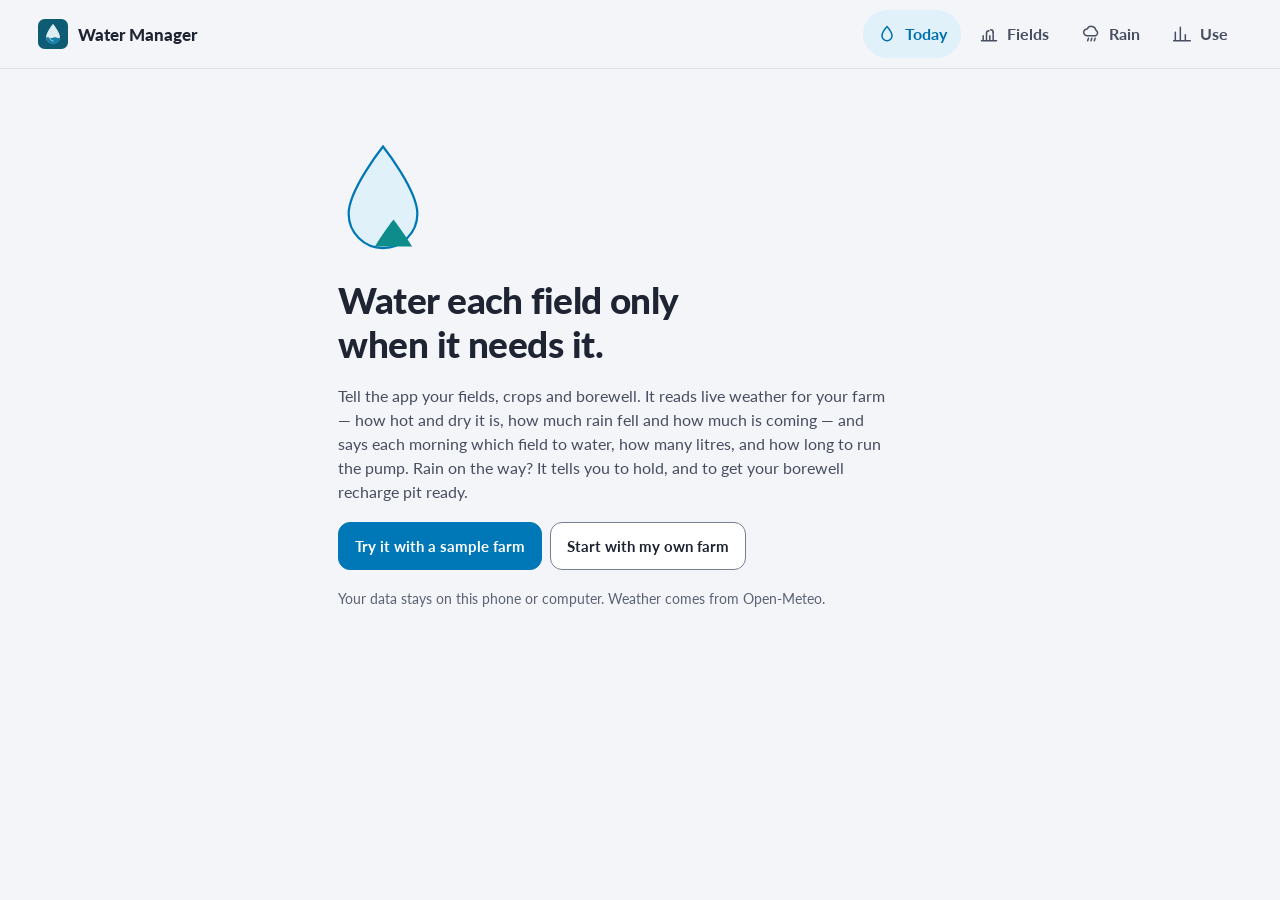
==== commit 449cd7a1: "Remove the sign-in script from the page and the offline cache Co-Authored-By: Claude Opus 5.5 <norep" ====
--- a/styles.css
+++ b/styles.css
@@ -37,7 +37,7 @@
 .mono, .amount b, .facts b, .meta { font-family: var(--mono); font-weight: 500; }
 
 /* header + tabs */
-.top { position: sticky; top: 0; z-index: 5; display: flex; align-items: center; gap: 24px; padding: 10px 16px; background: color-mix(in srgb, var(--bg) 88%, transparent); backdrop-filter: blur(10px); border-bottom: 1px solid var(--line); }
+.top { position: sticky; top: 0; z-index: 5; display: flex; align-items: center; gap: 24px; padding: 10px var(--gutter); background: color-mix(in srgb, var(--bg) 88%, transparent); backdrop-filter: blur(10px); border-bottom: 1px solid var(--line); }
 .brand { display: flex; gap: 10px; align-items: center; color: var(--ink); text-decoration: none; font: 900 1.05rem var(--display); }
 .tabs { display: flex; gap: 4px; margin-left: auto; }
 .tabs a { display: flex; gap: 8px; align-items: center; min-height: var(--size-control-md); padding: 8px 14px; border-radius: var(--radius-pill); color: var(--ink-2); text-decoration: none; font-weight: 700; }
@@ -50,7 +50,9 @@
 }
 @media (min-width: 721px) { body { padding-bottom: 40px; } }
 
-.page { max-width: 980px; margin: 0 auto; padding: 24px 16px 40px; display: grid; gap: 18px; }
+/* Full-width layout: pages fill the screen with a fluid side gutter; text keeps its own measure */
+:root { --gutter: clamp(16px, 3vw, 48px); }
+.page { width: 100%; margin: 0 auto; padding: 24px var(--gutter) 40px; display: grid; gap: 18px; }
 .page-head { display: grid; gap: 8px; }
 .page-head.split { grid-template-columns: 1fr auto; align-items: start; gap: 16px; }
 @media (max-width: 600px) { .page-head.split { grid-template-columns: 1fr; } }
@@ -153,7 +155,7 @@
 .notice { background: var(--warn-soft); color: var(--ink); padding: 10px 14px; border-radius: var(--radius-md); }
 
 /* chart */
-.chart { position: relative; margin: 0; background: var(--surface); border: 1px solid var(--line); border-radius: var(--radius); padding: 14px 10px 10px; }
+.chart { position: relative; margin: 0; width: 100%; max-width: 1200px; background: var(--surface); border: 1px solid var(--line); border-radius: var(--radius); padding: 14px 10px 10px; }
 .chart svg { display: block; width: 100%; height: auto; overflow: visible; touch-action: pan-y; }
 .chart .grid { stroke: var(--line); stroke-width: 1; }
 .chart .ax { fill: var(--muted); font: 11px var(--font); }
